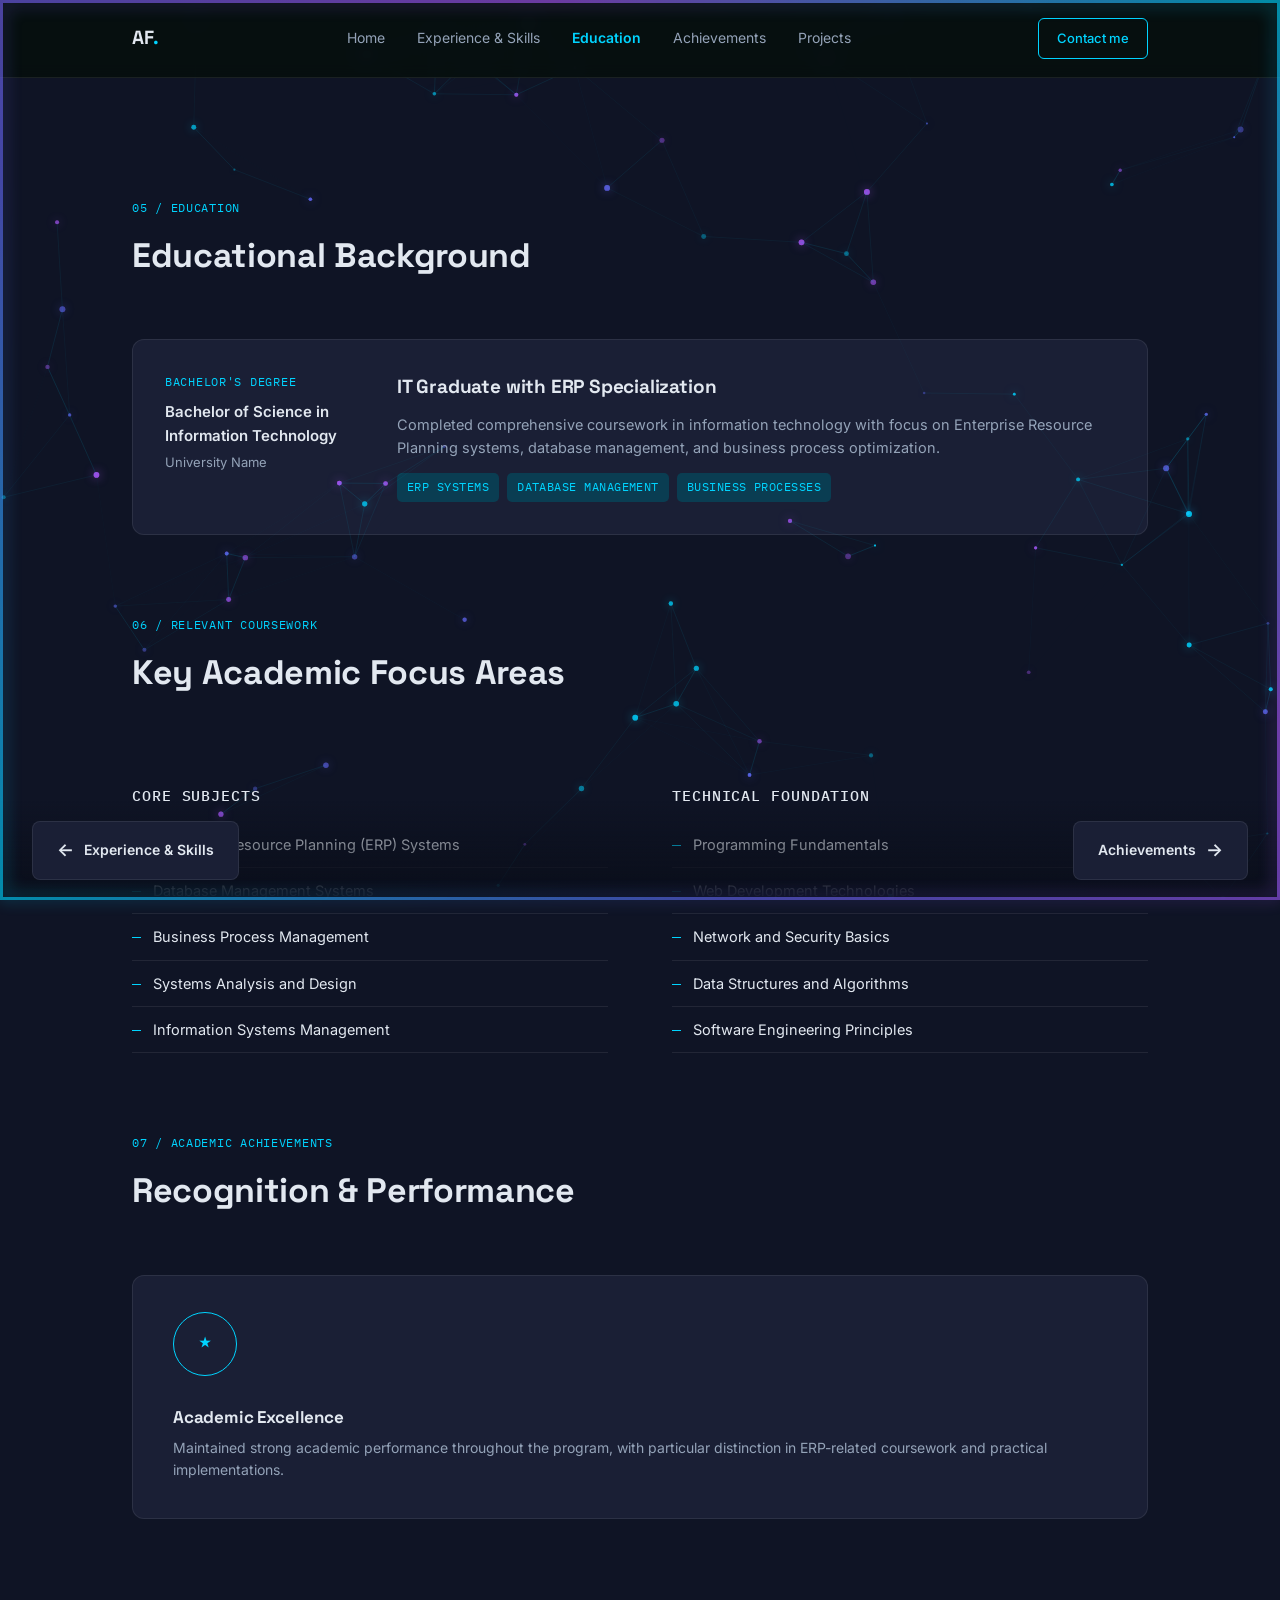
==== education.html @ 59123441 "Add files via upload" ====
<!DOCTYPE html>
<html lang="en">
<head>
<meta charset="UTF-8">
<meta name="viewport" content="width=device-width, initial-scale=1.0">
<title>Education — Portfolio | IT Graduate | ERP Specialist</title>
<link rel="preconnect" href="https://fonts.googleapis.com">
<link rel="preconnect" href="https://fonts.gstatic.com" crossorigin>
<link href="https://fonts.googleapis.com/css2?family=Space+Grotesk:wght@500;700&family=Inter:wght@400;500;600&family=IBM+Plex+Mono:wght@500&display=swap" rel="stylesheet">
<link rel="stylesheet" href="styles.css">
</head>
<body>

<canvas id="particle-canvas"></canvas>

<nav>
  <div class="wrap">
    <div class="logo">AF<span>.</span></div>
    <div class="navlinks">
      <a href="index.html">Home</a>
      <a href="experience-skills.html">Experience & Skills</a>
      <a href="education.html" class="active">Education</a>
      <a href="achievements.html">Achievements</a>
      <a href="projects.html">Projects</a>
    </div>
    <a href="contact.html" class="navcta">Contact me</a>
    <button class="hamburger" id="hamburgerBtn" aria-label="Open menu">
      <span></span><span></span><span></span>
    </button>
  </div>
  <div class="mobile-menu" id="mobileMenu">
    <a href="index.html">Home</a>
    <a href="experience-skills.html">Experience & Skills</a>
    <a href="education.html" class="active">Education</a>
    <a href="achievements.html">Achievements</a>
    <a href="projects.html">Projects</a>
  </div>
</nav>

<div class="main-content page-transition">
<section style="background:var(--bg-alt);">
  <div class="wrap">
    <div class="section-head">
      <span class="mono section-tag">05 / Education</span>
      <h2>Educational Background</h2>
    </div>

    <div class="exp-card">
      <div class="exp-meta">
        <span class="mono">Bachelor's Degree</span>
        <div class="org">Bachelor of Science in Information Technology</div>
        <div class="place">University Name</div>
      </div>
      <div class="exp-body">
        <h3>IT Graduate with ERP Specialization</h3>
        <p>Completed comprehensive coursework in information technology with focus on Enterprise Resource Planning systems, database management, and business process optimization.</p>
        <div class="tag-row">
          <span class="tag">ERP Systems</span>
          <span class="tag">Database Management</span>
          <span class="tag">Business Processes</span>
        </div>
      </div>
    </div>

    <div class="section-head" style="margin-top: 80px;">
      <span class="mono section-tag">06 / Relevant Coursework</span>
      <h2>Key Academic Focus Areas</h2>
    </div>

    <div class="about-grid">
      <div>
        <h3>Core Subjects</h3>
        <ul class="skill-list">
          <li>Enterprise Resource Planning (ERP) Systems</li>
          <li>Database Management Systems</li>
          <li>Business Process Management</li>
          <li>Systems Analysis and Design</li>
          <li>Information Systems Management</li>
        </ul>
      </div>
      <div>
        <h3>Technical Foundation</h3>
        <ul class="skill-list">
          <li>Programming Fundamentals</li>
          <li>Web Development Technologies</li>
          <li>Network and Security Basics</li>
          <li>Data Structures and Algorithms</li>
          <li>Software Engineering Principles</li>
        </ul>
      </div>
    </div>

    <div class="section-head" style="margin-top: 80px;">
      <span class="mono section-tag">07 / Academic Achievements</span>
      <h2>Recognition & Performance</h2>
    </div>

    <div class="proof-strip">
      <div class="proof-badge">★</div>
      <div>
        <h3>Academic Excellence</h3>
        <p>Maintained strong academic performance throughout the program, with particular distinction in ERP-related coursework and practical implementations.</p>
      </div>
    </div>
  </div>
</section>
</div>

<!-- Navigation Buttons - Previous and Next for Middle Pages -->
<div class="nav-buttons-container">
  <a href="experience-skills.html" class="nav-btn prev-btn">
    <span class="arrow">←</span>
    Experience & Skills
  </a>
  <a href="achievements.html" class="nav-btn">
    Achievements
    <span class="arrow">→</span>
  </a>
</div>

<script>
// Mobile menu toggle
document.getElementById('hamburgerBtn').addEventListener('click', function() {
  document.getElementById('mobileMenu').classList.toggle('open');
});
</script>
<script src="particles.js"></script>

</body>
</html>
---- styles.css ----
:root{
  --bg: #0a0e1a;
  --bg-alt: #0f1425;
  --surface: #1a1f35;
  --surface-2: #232945;
  --teal: #00d4ff;
  --teal-dim: #0a3d52;
  --blue: #6366f1;
  --purple: #a855f7;
  --text: #e2e8f0;
  --text-muted: #94a3b8;
  --border: rgba(255,255,255,0.08);
  --radius: 10px;
}
*{box-sizing:border-box; margin:0; padding:0;}
html{scroll-behavior:smooth;}
body{
  background:var(--bg);
  color:var(--text);
  font-family:'Inter', sans-serif;
  line-height:1.6;
  overflow-x:hidden;
  min-height: 100vh;
  display: flex;
  flex-direction: column;
  position:relative;
}
#particle-canvas{
  position:fixed;
  top:0;
  left:0;
  width:100%;
  height:100%;
  pointer-events:none;
  z-index:0;
}
body::before{
  content:"";
  position:fixed;
  top:0; left:0; right:0; bottom:0;
  pointer-events:none;
  z-index:9999;
  border:3px solid transparent;
  border-image: linear-gradient(45deg, var(--teal), var(--blue), #a855f7, var(--teal)) 1;
  animation:neonBorder 8s linear infinite;
  opacity:0.6;
}
body::after{
  content:"";
  position:fixed;
  top:0; left:0; right:0; bottom:0;
  pointer-events:none;
  z-index:9998;
  border:6px solid transparent;
  border-image: linear-gradient(45deg, var(--teal), var(--blue), #a855f7, var(--teal)) 1;
  animation:neonBorder 8s linear infinite reverse;
  filter:blur(8px);
  opacity:0.3;
}
@keyframes neonBorder{
  0%{ border-image: linear-gradient(0deg, var(--teal), var(--blue), #a855f7, var(--teal)) 1; }
  25%{ border-image: linear-gradient(90deg, var(--teal), var(--blue), #a855f7, var(--teal)) 1; }
  50%{ border-image: linear-gradient(180deg, var(--teal), var(--blue), #a855f7, var(--teal)) 1; }
  75%{ border-image: linear-gradient(270deg, var(--teal), var(--blue), #a855f7, var(--teal)) 1; }
  100%{ border-image: linear-gradient(360deg, var(--teal), var(--blue), #a855f7, var(--teal)) 1; }
}
h1,h2,h3{font-family:'Space Grotesk', sans-serif; font-weight:700; letter-spacing:-0.01em;}
.mono{font-family:'IBM Plex Mono', monospace; letter-spacing:0.06em; text-transform:uppercase; font-size:12px;}
a{color:inherit; text-decoration:none;}
.wrap{max-width:1080px; margin:0 auto; padding:0 32px;}
section{padding:120px 0;}
@media (max-width:720px){ section{padding:72px 0;} .wrap{padding:0 20px;} }

/* NAV */
nav{
  position:sticky; top:0; z-index:50;
  background:rgba(7,16,15,0.85); backdrop-filter:blur(8px);
  border-bottom:1px solid var(--border);
}
nav .wrap{display:flex; align-items:center; justify-content:space-between; padding-top:18px; padding-bottom:18px;}
.logo{font-family:'Space Grotesk'; font-weight:700; font-size:19px;}
.logo span{color:var(--teal);}
.navlinks{display:flex; gap:32px; font-size:14px; color:var(--text-muted);}
.navlinks a:hover{color:var(--teal);}
.navlinks a.active{color:var(--teal); font-weight:600;}
.navcta{
  border:1px solid var(--teal); color:var(--teal); padding:9px 18px;
  border-radius:6px; font-size:13px; font-weight:500;
}
.navcta:hover{background:var(--teal); color:var(--bg);}
.hamburger{display:none; flex-direction:column; gap:5px; background:none; border:none; cursor:pointer; padding:6px;}
.hamburger span{width:22px; height:2px; background:var(--text);}
.mobile-menu{
  display:none; flex-direction:column; padding:8px 20px 20px; gap:4px;
  border-top:1px solid var(--border); background:var(--bg);
}
.mobile-menu.open{display:flex;}
.mobile-menu a{padding:12px 0; font-size:15px; color:var(--text-muted); border-bottom:1px solid var(--border);}
.mobile-menu a.active{color:var(--teal); font-weight:600;}
@media (max-width:720px){
  .navlinks{display:none;}
  .navcta{display:none;}
  .hamburger{display:flex;}
}

/* HERO */
.hero{padding-top:96px; padding-bottom:96px; position:relative;}
.hero-grid{display:grid; grid-template-columns:1.1fr 0.9fr; gap:56px; align-items:center;}
@media (max-width:860px){ .hero-grid{grid-template-columns:1fr;} }
.eyebrow{color:var(--teal); margin-bottom:18px; display:flex; align-items:center; gap:10px;}
.eyebrow::before{content:""; width:28px; height:1px; background:var(--teal); display:inline-block;}
.hero h1{font-size:56px; line-height:1.06; margin-bottom:22px;}
@media (max-width:720px){ .hero h1{font-size:36px;} }
.hero h1 .accent{color:var(--teal);}
.hero p.lead{color:var(--text-muted); font-size:17px; max-width:480px; margin-bottom:34px;}
.hero-ctas{display:flex; gap:14px; flex-wrap:wrap;}
.btn-primary{
  background:var(--teal); color:#04231E; padding:14px 26px; border-radius:6px;
  font-weight:600; font-size:14px; display:inline-flex; align-items:center; gap:8px;
}
.btn-primary:hover{background:#26e0ba;}
.btn-outline{
  border:1px solid var(--border); color:var(--text); padding:14px 26px; border-radius:6px;
  font-weight:500; font-size:14px;
}
.btn-outline:hover{border-color:var(--teal); color:var(--teal);}

/* HERO SYSTEM DIAGRAM (signature element) */
.erp-diagram{position:relative; height:400px;}
.erp-core{
  position:absolute; top:50%; left:50%; transform:translate(-50%,-50%);
  width:118px; height:118px; border-radius:50%;
  background:var(--surface-2); border:1px solid var(--teal);
  display:flex; align-items:center; justify-content:center; text-align:center;
  font-family:'Space Grotesk'; font-weight:700; font-size:14px; color:var(--teal);
  z-index:3;
}
.erp-node{
  position:absolute; width:118px; padding:12px 14px; border-radius:8px;
  background:var(--surface); border:1px solid var(--border);
  font-size:12.5px; color:var(--text-muted); z-index:2;
}
.erp-node b{display:block; color:var(--text); font-size:13px; font-weight:600; margin-bottom:2px;}
.erp-node.n1{top:6%; left:6%;}
.erp-node.n2{top:2%; right:2%;}
.erp-node.n3{bottom:14%; left:0%;}
.erp-node.n4{bottom:0%; right:10%;}
.erp-node.n5{top:42%; right:-4%;}
svg.lines{position:absolute; top:0; left:0; width:100%; height:100%; z-index:1;}
@media (max-width:860px){ .erp-diagram{height:320px; margin-top:24px;} .erp-node{width:98px; font-size:11px; padding:9px 10px;} .erp-core{width:96px; height:96px; font-size:12px;} }

/* PHOTO PLACEHOLDER (hero, interactive tilt) */
.photo-wrap{position:relative; height:420px; display:flex; align-items:center; justify-content:center;}
.photo-frame{
  position:relative; width:220px; height:280px; border-radius:16px;
  background:var(--surface-2); border:2px solid var(--teal);
  transform:rotate(-4deg); transition:transform .15s ease-out;
  display:flex; align-items:center; justify-content:center;
  will-change:transform; cursor:pointer;
  overflow:visible;
  box-shadow: 
    0 0 20px rgba(31, 203, 168, 0.3),
    0 0 40px rgba(62, 124, 214, 0.2),
    0 0 60px rgba(31, 203, 168, 0.1),
    inset 0 0 20px rgba(31, 203, 168, 0.1);
}
.photo-frame::before{
  content:""; position:absolute; inset:8px; border:1px dashed var(--border); border-radius:10px;
}
.photo-frame::after{
  content:""; position:absolute; inset:-3px; border-radius:18px;
  background: linear-gradient(45deg, var(--teal), var(--blue), var(--teal));
  z-index:-1;
  opacity:0.6;
  filter:blur(8px);
  animation:neonGlow 3s ease-in-out infinite alternate;
}
@keyframes neonGlow{
  0%{ opacity:0.4; filter:blur(6px); }
  100%{ opacity:0.8; filter:blur(12px); }
}
.hero-photo{
  width:140%; height:140%;
  object-fit:contain;
  object-position:center;
  position:absolute;
  top:45%; left:55%;
  transform:translate(-50%, -50%);
  filter:drop-shadow(0 20px 40px rgba(0,0,0,0.4)) drop-shadow(0 10px 20px rgba(0,0,0,0.3));
  z-index:10;
  transition:transform 0.3s ease, filter 0.3s ease;
}
.photo-frame:hover .hero-photo{
  transform:translate(-50%, -50%) scale(1.05);
  filter:drop-shadow(0 25px 50px rgba(0,0,0,0.5)) drop-shadow(0 15px 30px rgba(0,0,0,0.4));
}
.photo-inner{text-align:center; color:var(--text-muted); padding:0 24px;}
.photo-inner .cam{
  width:52px; height:52px; border-radius:50%; border:1px solid var(--teal); color:var(--teal);
  display:flex; align-items:center; justify-content:center; margin:0 auto 14px; font-size:20px;
}
.photo-inner p{font-size:13px; line-height:1.5;}
.photo-inner .small{font-size:11px; margin-top:4px; color:var(--text-muted); opacity:.75;}
.float-chip{
  position:absolute; background:var(--surface); border:1px solid var(--border); border-radius:8px;
  padding:9px 13px; font-size:12px; color:var(--text-muted); z-index:2; pointer-events:none;
}
.float-chip b{color:var(--teal); font-family:'IBM Plex Mono'; font-weight:500; font-size:11px;}
.fc1{top:6%; left:0%;}
.fc2{top:10%; right:2%;}
.fc3{bottom:10%; left:2%;}
.fc4{bottom:4%; right:0%;}
.hand-cue{
  position:absolute; bottom:-8px; right:14%; font-size:22px; color:var(--teal);
  animation:pokeMove 2.6s ease-in-out infinite; z-index:3; pointer-events:none;
}
@keyframes pokeMove{
  0%,100%{ transform:translate(0,0) rotate(0deg); }
  30%{ transform:translate(-6px,-6px) rotate(-8deg); }
  60%{ transform:translate(2px,-2px) rotate(4deg); }
}
@media (max-width:860px){
  .photo-wrap{height:340px; margin-top:12px;}
  .photo-frame{width:180px; height:240px;}
  .hero-photo{width:120%; height:120%;}
  .float-chip{font-size:11px; padding:7px 10px;}
}

/* SECTION HEADERS */
.section-head{margin-bottom:56px;}
.section-tag{color:var(--teal); margin-bottom:12px; display:block;}
.section-head h2{font-size:34px;}
@media (max-width:720px){ .section-head h2{font-size:26px;} }

/* ABOUT */
.about-grid{display:grid; grid-template-columns:1fr 1fr; gap:64px;}
@media (max-width:860px){ .about-grid{grid-template-columns:1fr; gap:36px;} }
.about-grid p{color:var(--text-muted); margin-bottom:16px; font-size:15.5px;}
.about-grid h3{font-size:15px; color:var(--text); margin:28px 0 14px; font-family:'IBM Plex Mono'; text-transform:uppercase; letter-spacing:0.06em; font-weight:500;}
.skill-list{list-style:none;}
.skill-list li{
  display:flex; align-items:baseline; gap:12px; padding:11px 0;
  border-bottom:1px solid var(--border); font-size:14.5px; color:var(--text);
}
.skill-list li::before{content:"—"; color:var(--teal); font-family:'IBM Plex Mono';}

/* EXPERIENCE */
.exp-card{
  background:var(--surface); border:1px solid var(--border); border-radius:12px;
  padding:32px; margin-bottom:20px; display:grid; grid-template-columns:200px 1fr; gap:32px;
}
@media (max-width:720px){ .exp-card{grid-template-columns:1fr; gap:14px; padding:24px;} }
.exp-meta .mono{color:var(--teal); margin-bottom:8px; display:block;}
.exp-meta .org{font-size:15px; font-weight:600; color:var(--text);}
.exp-meta .place{font-size:13px; color:var(--text-muted); margin-top:4px;}
.exp-body h3{font-size:19px; font-family:'Space Grotesk'; margin-bottom:10px;}
.exp-body p{color:var(--text-muted); font-size:14.5px; margin-bottom:14px;}
.tag-row{display:flex; flex-wrap:wrap; gap:8px;}
.tag{
  font-size:11.5px; font-family:'IBM Plex Mono'; padding:5px 10px; border-radius:5px;
  background:var(--teal-dim); color:var(--teal); text-transform:uppercase; letter-spacing:0.04em;
}

/* SERVICES */
.services-grid{display:grid; grid-template-columns:repeat(3,1fr); gap:24px;}
@media (max-width:860px){ .services-grid{grid-template-columns:1fr; } }
.service-card{
  border:1px solid var(--border); border-radius:12px; padding:28px; background:var(--bg-alt);
  transition:border-color .2s;
}
.service-card:hover{border-color:var(--teal);}
.service-icon{
  width:42px; height:42px; border-radius:8px; background:var(--teal-dim); color:var(--teal);
  display:flex; align-items:center; justify-content:center; font-family:'Space Grotesk'; font-weight:700; margin-bottom:18px; font-size:15px;
}
.service-card h3{font-size:16px; margin-bottom:10px;}
.service-card p{color:var(--text-muted); font-size:13.5px;}

/* PROJECTS & ACHIEVEMENTS (placeholders) */
.proj-grid{display:grid; grid-template-columns:repeat(3,1fr); gap:20px; margin-bottom:44px;}
@media (max-width:860px){ 
  .proj-grid{grid-template-columns:1fr;} 
  .proj-image-placeholder{ height:140px; }
}
.proj-card{
  border:1.5px dashed var(--border); border-radius:12px; padding:0; min-height:280px;
  display:flex; flex-direction:column; overflow:hidden;
  transition:border-color .18s ease, transform .3s ease, box-shadow .3s ease; cursor:pointer; background:var(--surface);
}
.proj-image-placeholder{
  position:relative;
  width:100%;
  height:160px;
  overflow:hidden;
  border-radius:12px 12px 0 0;
}
.proj-gradient{
  position:absolute;
  inset:0;
  background: linear-gradient(135deg, var(--teal) 0%, var(--blue) 50%, #a855f7 100%);
  opacity:0.8;
}
.proj-pattern{
  position:absolute;
  inset:0;
  background-image: 
    radial-gradient(circle at 20% 80%, rgba(255,255,255,0.1) 0%, transparent 50%),
    radial-gradient(circle at 80% 20%, rgba(255,255,255,0.1) 0%, transparent 50%),
    linear-gradient(45deg, rgba(255,255,255,0.05) 25%, transparent 25%, transparent 75%, rgba(255,255,255,0.05) 75%),
    linear-gradient(45deg, rgba(255,255,255,0.05) 25%, transparent 25%, transparent 75%, rgba(255,255,255,0.05) 75%);
  background-size: 100% 100%, 100% 100%, 20px 20px, 20px 20px;
  background-position: 0 0, 0 0, 0 0, 10px 10px;
  animation:patternShift 8s ease-in-out infinite;
}
@keyframes patternShift{
  0%, 100%{ background-position: 0 0, 0 0, 0 0, 10px 10px; }
  50%{ background-position: 0 0, 0 0, 10px 10px, 0 0; }
}
.proj-glow{
  position:absolute;
  inset:0;
  background: radial-gradient(circle at 50% 50%, rgba(31, 203, 168, 0.3) 0%, transparent 70%);
  animation:glowPulse 3s ease-in-out infinite;
}
@keyframes glowPulse{
  0%, 100%{ opacity:0.5; }
  50%{ opacity:1; }
}
.proj-overlay{
  position:absolute;
  inset:0;
  display:flex;
  align-items:center;
  justify-content:center;
  background: rgba(0,0,0,0.3);
  backdrop-filter: blur(2px);
  opacity:0;
  transition:opacity 0.3s ease;
}
.proj-label{
  font-family:'IBM Plex Mono';
  font-size:11px;
  color:var(--text);
  text-transform:uppercase;
  letter-spacing:0.1em;
  padding:8px 16px;
  background: rgba(31, 203, 168, 0.2);
  border:1px solid rgba(31, 203, 168, 0.5);
  border-radius:20px;
}
.proj-content{
  padding:20px 22px;
  flex:1;
  display:flex;
  flex-direction:column;
  justify-content:center;
}
.proj-card:hover{ border-color:rgba(31, 203, 168, 0.4); }
.proj-card:hover .proj-overlay{ opacity:1; }
.proj-card.active{
  border-color:var(--teal);
  border-style:solid;
  transform:translateY(-6px) scale(1.02);
  box-shadow:0 12px 30px rgba(31, 203, 168, 0.2), 0 6px 15px rgba(0,0,0,0.3);
}
.proj-card.active .proj-overlay{ opacity:1; }
.proj-card.active .proj-label{
  background: rgba(31, 203, 168, 0.4);
  border-color:var(--teal);
}
.proj-card h3{font-size:15px; margin-bottom:6px; color:var(--text);}
.proj-card p{font-size:12.5px; color:var(--text-muted);}
.ach-row{display:grid; grid-template-columns:repeat(4,1fr); gap:16px;}
@media (max-width:720px){ .ach-row{grid-template-columns:repeat(2,1fr);} }
.ach-card{
  border:1.5px dashed var(--border); border-radius:10px; padding:20px 14px; text-align:center;
  transition:border-color .18s ease, transform .18s ease; cursor:pointer;
}
.ach-card:hover, .ach-card:active{ border-color:var(--teal); border-style:solid; transform:translateY(-3px); }
.ach-badge{
  width:34px; height:34px; border-radius:50%; border:1px solid var(--border); color:var(--text-muted);
  display:flex; align-items:center; justify-content:center; margin:0 auto 10px; font-size:14px;
}
.ach-card:hover .ach-badge{ border-color:var(--teal); color:var(--teal); }
.ach-card span{font-size:12px; color:var(--text-muted);}

/* SOCIAL PROOF */
.proof-strip{
  border:1px solid var(--border); border-radius:12px; padding:36px 40px; background:var(--surface);
  display:flex; align-items:center; gap:28px; flex-wrap:wrap;
}
.proof-badge{
  width:64px; height:64px; border-radius:50%; border:1px solid var(--teal); color:var(--teal);
  display:flex; align-items:center; justify-content:center; font-family:'Space Grotesk'; font-weight:700; font-size:13px; text-align:center; flex-shrink:0;
}
.proof-strip h3{font-size:17px; margin-bottom:6px;}
.proof-strip p{color:var(--text-muted); font-size:14px;}

/* CONTACT */
.contact-grid{display:grid; grid-template-columns:1fr 1fr; gap:56px; align-items:start;}
@media (max-width:860px){ .contact-grid{grid-template-columns:1fr; gap:32px;} }
.contact-list{list-style:none;}
.contact-list li{
  display:flex; align-items:center; gap:14px; padding:16px 0; border-bottom:1px solid var(--border);
}
.contact-list .ico{
  width:38px; height:38px; border-radius:8px; background:var(--teal-dim); color:var(--teal);
  display:flex; align-items:center; justify-content:center; font-size:15px; flex-shrink:0;
}
.contact-list .lbl{font-size:11.5px; color:var(--text-muted); font-family:'IBM Plex Mono'; text-transform:uppercase; letter-spacing:0.05em; margin-bottom:2px;}
.contact-list .val{font-size:15px; font-weight:500;}
form{display:flex; flex-direction:column; gap:14px;}
input,textarea{
  background:var(--surface); border:1px solid var(--border); border-radius:8px;
  padding:14px 16px; color:var(--text); font-family:'Inter'; font-size:14px; width:100%;
}
input:focus,textarea:focus{outline:none; border-color:var(--teal);}
textarea{resize:vertical; min-height:110px;}
.send-btn{
  background:var(--teal); color:#04231E; border:none; padding:14px 26px; border-radius:6px;
  font-weight:600; font-size:14px; cursor:pointer; align-self:flex-start;
}
.send-btn:hover{background:#26e0ba;}

/* NAVIGATION BUTTONS */
.nav-buttons-container{
  position:fixed; bottom:0; left:0; right:0;
  padding:20px 32px;
  background:linear-gradient(to top, var(--bg) 0%, transparent 100%);
  display:flex; justify-content:space-between; align-items:center;
  z-index:100;
}
@media (max-width:720px){ .nav-buttons-container{padding:16px 20px;} }

.nav-btn{
  display:flex; align-items:center; gap:10px;
  background:var(--surface); border:1px solid var(--border);
  color:var(--text); padding:14px 24px; border-radius:8px;
  font-weight:600; font-size:14px; cursor:pointer;
  transition:all 0.3s cubic-bezier(0.4, 0, 0.2, 1);
  position:relative; overflow:hidden;
  font-family:'Inter', sans-serif;
}
.nav-btn::before{
  content:""; position:absolute; top:50%; left:50%;
  width:0; height:0; border-radius:50%;
  background:var(--teal); opacity:0.1;
  transform:translate(-50%, -50%);
  transition:width 0.6s ease, height 0.6s ease;
}
.nav-btn:hover::before{
  width:300px; height:300px;
}
.nav-btn:hover{
  border-color:var(--teal);
  color:var(--teal);
  transform:translateY(-2px);
  box-shadow:0 8px 25px rgba(31, 203, 168, 0.15);
}
.nav-btn:active{
  transform:translateY(0) scale(0.98);
}
.nav-btn .arrow{
  font-size:18px; transition:transform 0.3s ease;
}
.nav-btn:hover .arrow{
  transform:translateX(4px);
}
.nav-btn.prev-btn:hover .arrow{
  transform:translateX(-4px);
}
.nav-btn:focus{
  outline:none;
  box-shadow:0 0 0 3px rgba(31, 203, 168, 0.3);
}

/* Page transition animation */
.page-transition{
  animation:fadeIn 0.5s ease-out;
}
@keyframes fadeIn{
  from{
    opacity:0;
    transform:translateY(20px);
  }
  to{
    opacity:1;
    transform:translateY(0);
  }
}

/* Main content wrapper to account for fixed nav buttons */
.main-content{
  padding-bottom:100px;
  flex:1;
}

footer{border-top:1px solid var(--border); padding:32px 0; text-align:center; color:var(--text-muted); font-size:13px;}
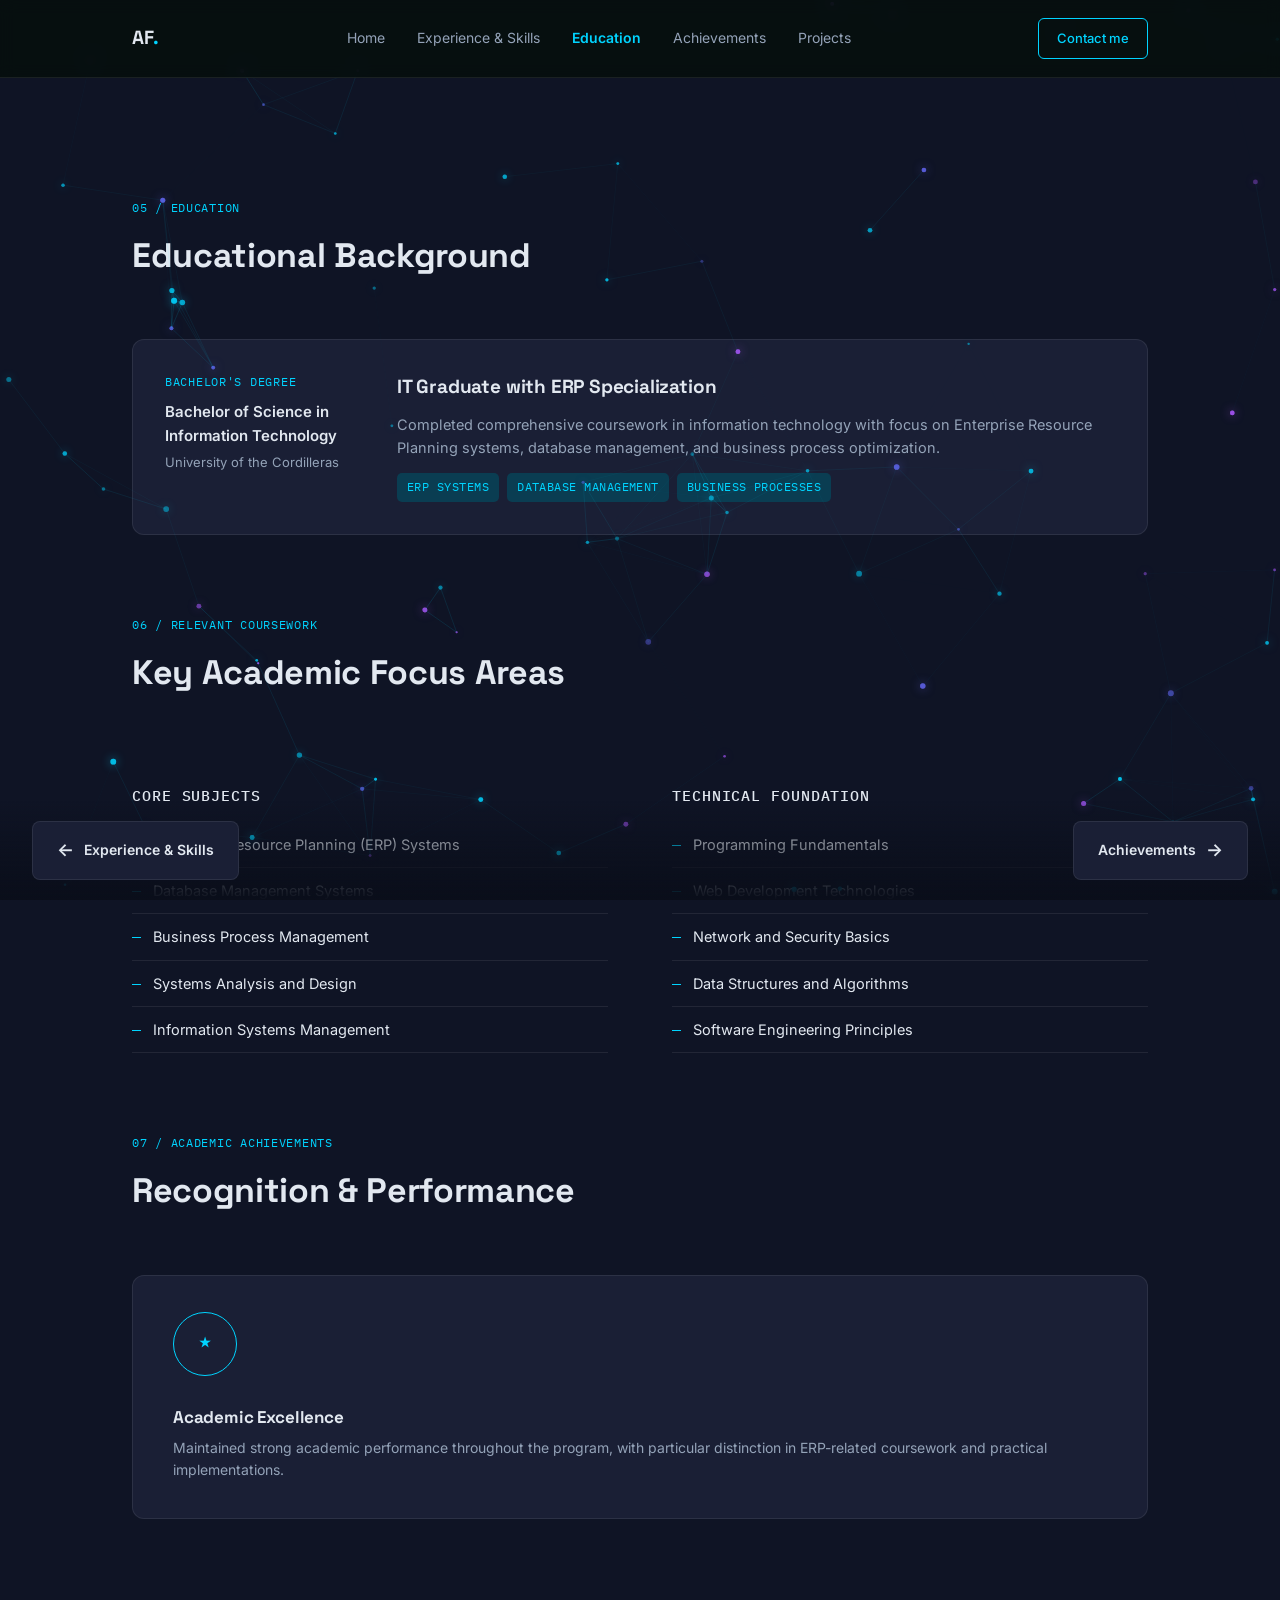
==== commit e30cdae6: "Update university name in education section" ====
--- a/education.html
+++ b/education.html
@@ -49,7 +49,7 @@
       <div class="exp-meta">
         <span class="mono">Bachelor's Degree</span>
         <div class="org">Bachelor of Science in Information Technology</div>
-        <div class="place">University Name</div>
+        <div class="place">University of the Cordilleras</div>
       </div>
       <div class="exp-body">
         <h3>IT Graduate with ERP Specialization</h3>
--- a/styles.css
+++ b/styles.css
@@ -34,36 +34,7 @@
   pointer-events:none;
   z-index:0;
 }
-body::before{
-  content:"";
-  position:fixed;
-  top:0; left:0; right:0; bottom:0;
-  pointer-events:none;
-  z-index:9999;
-  border:3px solid transparent;
-  border-image: linear-gradient(45deg, var(--teal), var(--blue), #a855f7, var(--teal)) 1;
-  animation:neonBorder 8s linear infinite;
-  opacity:0.6;
-}
-body::after{
-  content:"";
-  position:fixed;
-  top:0; left:0; right:0; bottom:0;
-  pointer-events:none;
-  z-index:9998;
-  border:6px solid transparent;
-  border-image: linear-gradient(45deg, var(--teal), var(--blue), #a855f7, var(--teal)) 1;
-  animation:neonBorder 8s linear infinite reverse;
-  filter:blur(8px);
-  opacity:0.3;
-}
-@keyframes neonBorder{
-  0%{ border-image: linear-gradient(0deg, var(--teal), var(--blue), #a855f7, var(--teal)) 1; }
-  25%{ border-image: linear-gradient(90deg, var(--teal), var(--blue), #a855f7, var(--teal)) 1; }
-  50%{ border-image: linear-gradient(180deg, var(--teal), var(--blue), #a855f7, var(--teal)) 1; }
-  75%{ border-image: linear-gradient(270deg, var(--teal), var(--blue), #a855f7, var(--teal)) 1; }
-  100%{ border-image: linear-gradient(360deg, var(--teal), var(--blue), #a855f7, var(--teal)) 1; }
-}
+
 h1,h2,h3{font-family:'Space Grotesk', sans-serif; font-weight:700; letter-spacing:-0.01em;}
 .mono{font-family:'IBM Plex Mono', monospace; letter-spacing:0.06em; text-transform:uppercase; font-size:12px;}
 a{color:inherit; text-decoration:none;}
